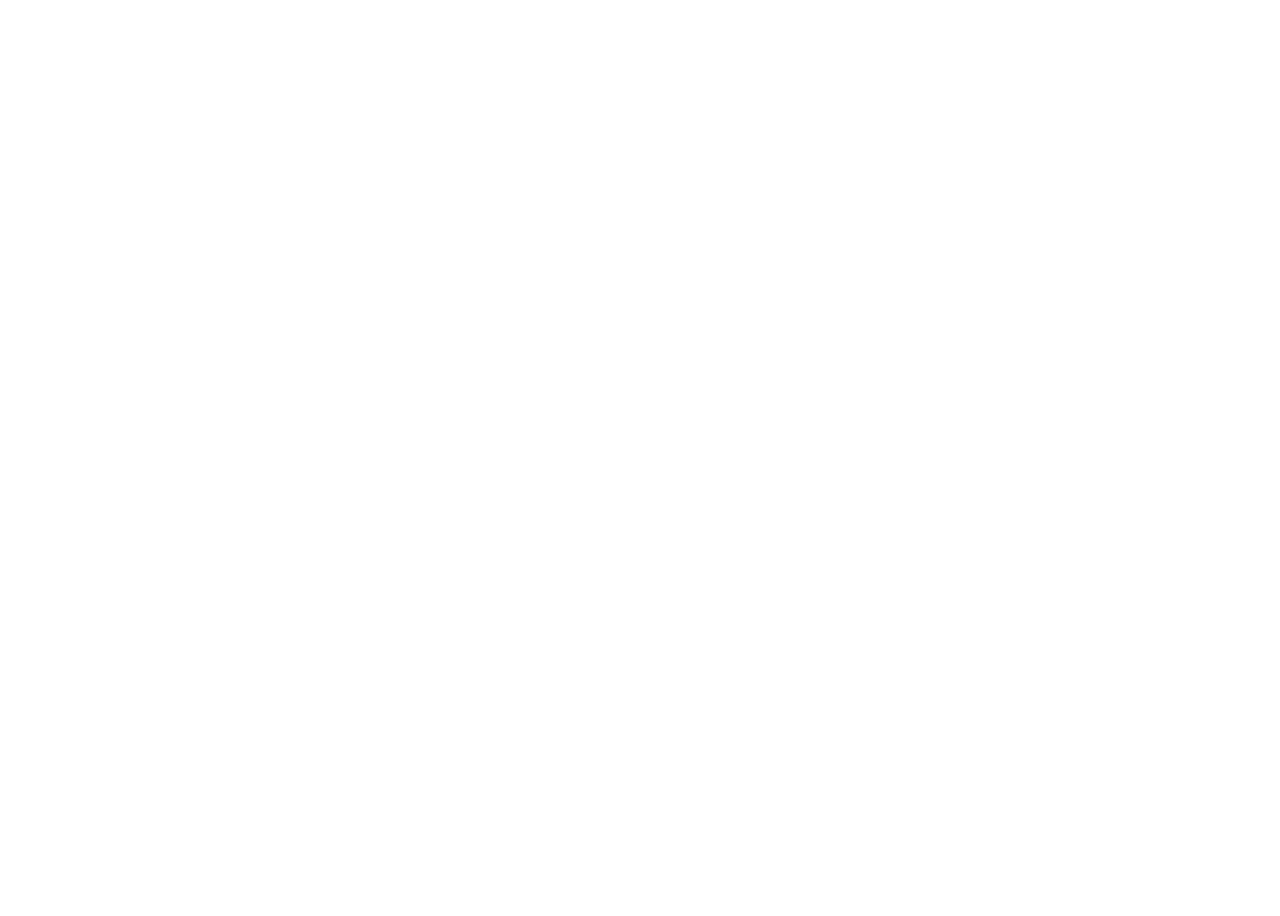
==== Nettside/splash.html @ eb846707 "Lagde resten av sidene og starter på dem" ====
<!DOCTYPE html>
<html lang="en">
<head>
    <meta charset="UTF-8">
    <meta name="viewport" content="width=device-width, initial-scale=1.0">
    <link rel="stylesheet" href="style.css">
    <title>Splash page</title>
</head>
<body>
    <div class="center">
        <div class="splash_container">
            <div class="left_splash_container">
                
            </div>

            <div class="right_splash_container">
                
            </div>
        </div>
    </div>
</body>
</html>
---- Nettside/style.css ----
.body{
  overflow-x: hidden;
}

.center{
    width: 100vw;
    height: 100vh;

    display: flex;
    justify-content: center;
    align-items: center;
}

.center-text{
    text-align: center;
}

.form_container{
  display: flex;  
  justify-content: center !important;

  width: 50%;
  margin: 0 auto;
  padding: 20px;
  background-color: #f2f2f2;
  border-radius: 5px;
}

.dropbutton {
  width: 100%;
  height: 40%;
  font-size: medium;
  background-color: black;
  color: white;

  border: none;
}

.dropdown {
  position: relative;
  display: inline-block;
  width: 100%;
}
  
.dropdown-content {
  display: none;
  position: absolute;
  background-color: #f1f1f1;
  min-width: 100%;

  z-index: 1;
}

.dropdown-content a {
  color: black;
  padding: 8px 12px;
  text-decoration: none;
  display: block;
}
  
.dropdown-content a:hover {
  background-color: #ddd;
}
  
.dropdown:hover .dropdown-content {
  display: block;
}
  
#submit{
  width: 100%; 

}

.splash-container{
  display: flex;
  flex-direction: row; 

  width: 70vw;
  height: 70vh;
  background-color: #f2f2f2;
}

.left_splash_container{
  background-color: red;
  width: 50%; 
  height: 50%
}

.right_splash_container{
  background-color: blue;
  width: 50%; 
  height: 50%

}
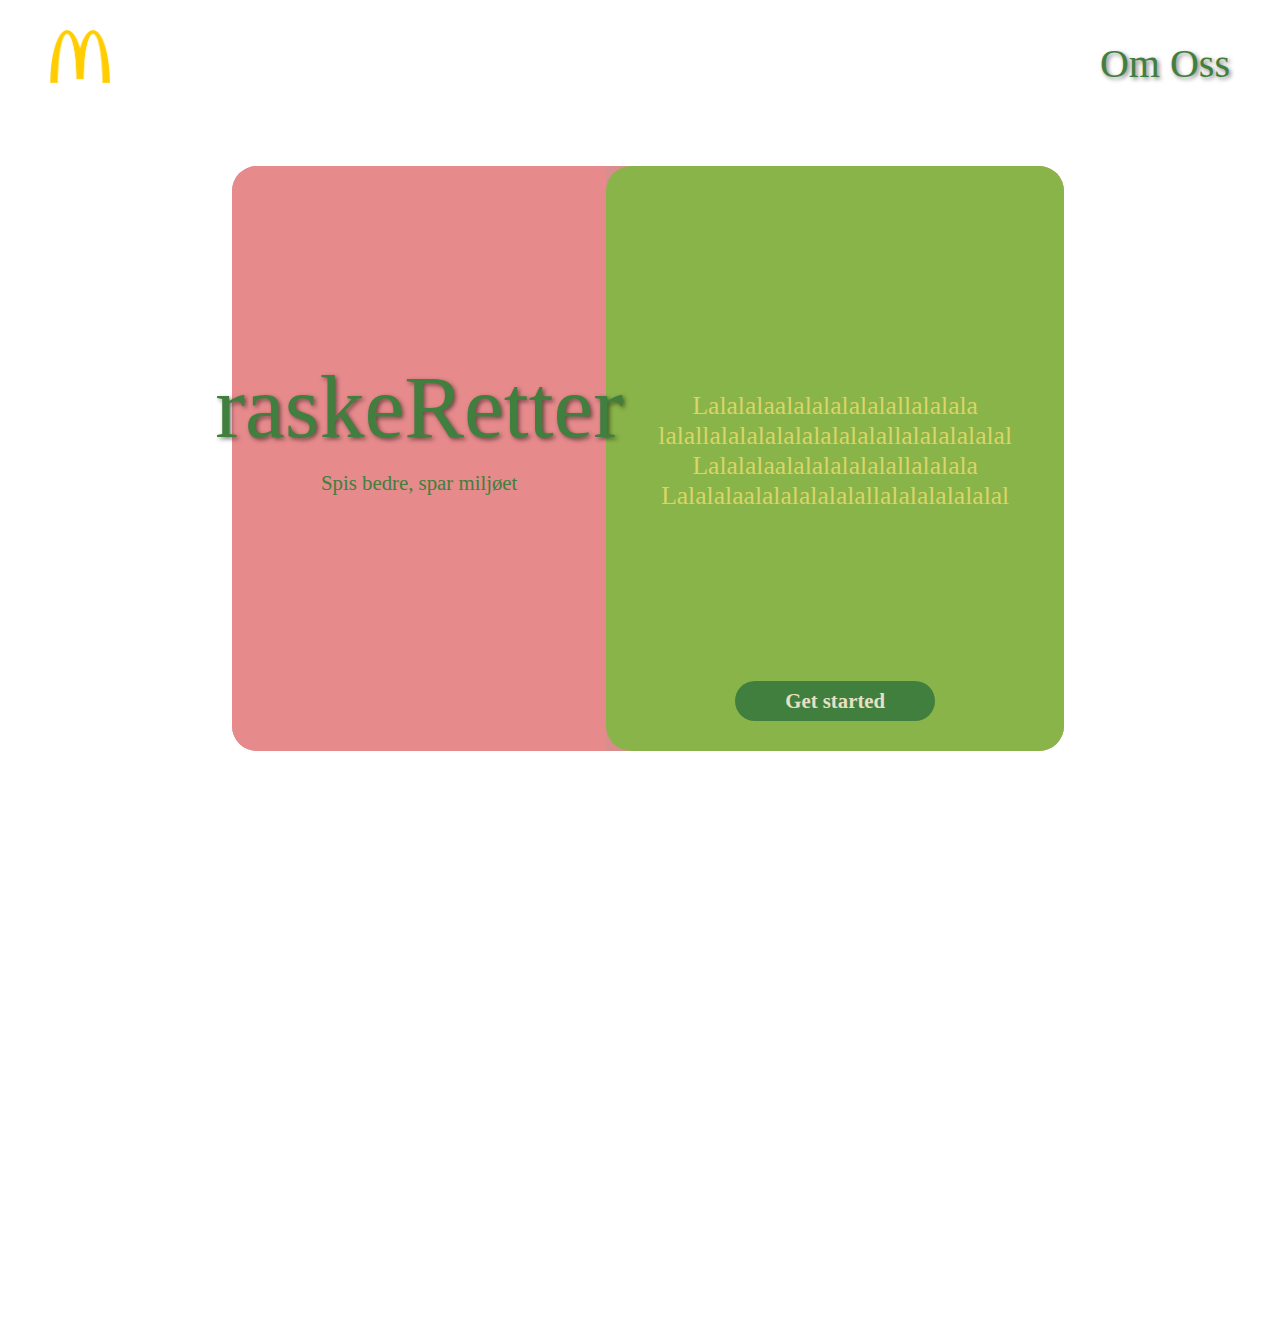
==== commit f8ff99df: "splash page" ====
--- a/Nettside/splash.html
+++ b/Nettside/splash.html
@@ -3,18 +3,51 @@
 <head>
     <meta charset="UTF-8">
     <meta name="viewport" content="width=device-width, initial-scale=1.0">
-    <link rel="stylesheet" href="style.css">
+    <link rel="stylesheet" href="splash.css">
     <title>Splash page</title>
 </head>
 <body>
+    <div class="logo">
+        <img width="60px" src="logo.png" alt="Logo">
+    </div>
+
+
+    <p class="om_oss">Om Oss</p>
+
+
     <div class="center">
         <div class="splash_container">
             <div class="left_splash_container">
-                
+                <div class="centered">
+                    <p class="title">
+                        raskeRetter
+                    </p>
+                </div>
+
+                <div class="centered">
+                    <p class="motto">
+                        Spis bedre, spar miljøet
+                    </p>
+                </div>
             </div>
 
             <div class="right_splash_container">
-                
+                <div class="centered">
+                    <p class="text">
+                        Lalalalaalalalalalalallalalala <br>
+                        lalallalalalalalalalalalallalalalalalal <br>
+                        Lalalalaalalalalalalallalalala <br>
+                        Lalalalaalalalalalalallalalalalalalal <br>
+                    </p>
+                </div>
+
+                <a href="index.html">
+                    <div class="centered">
+                        <div class="button">
+                            Get started
+                        </div>
+                    </div>
+                </a>
             </div>
         </div>
     </div>
--- a/Nettside/splash.css
+++ b/Nettside/splash.css
@@ -0,0 +1,113 @@
+body{
+    overflow: hidden; 
+}
+
+a{
+    text-decoration:none; 
+}
+.center{
+    width: 100vw;
+    height: 100vh;
+
+    display: flex;
+    justify-content: center;
+    align-items: center;
+}
+
+.splash_container{
+    display: flex;
+    flex-direction: row; 
+  
+    width: 65%;
+    height: 65%;
+    background-color: rgb(217, 142, 141);  
+    border-radius: 25px;
+  }
+  
+  .left_splash_container{
+    background-color: #E68A8C;
+    width: 45%; 
+    height: 100%;
+    border-top-left-radius: 25px;
+    border-bottom-left-radius: 25px;
+  }
+  
+  .right_splash_container{
+    background-color: #89B449;
+    width: 55%; 
+    height: 100%;
+    border-radius: 25px;
+  }
+  
+  .centered{
+    display: flex; 
+    justify-content: center;
+
+  
+    width: 100%;
+    height: 100%;
+  }
+
+  .center{
+    width: 100vw;
+    height: 100vh;
+
+    display: flex;
+    justify-content: center;
+    align-items: center;
+}
+
+.om_oss{
+    font-size: 2.5em;
+    color: #407F3E;
+    text-shadow: 2px 2px 4px rgba(0, 0, 0, 0.5);
+    position: absolute;
+    right: 50px; 
+    top: 0px; 
+}
+
+.logo{
+    position: absolute;
+    left: 50px; 
+    top: 30px; 
+}
+
+.title{
+    font-size: 5.6em;
+    color: #407F3E;
+    text-shadow: 2px 2px 4px rgba(0, 0, 0, 0.5);
+    position: relative;
+    top: 100px; 
+}
+
+.motto{
+    font-size: 1.3em;
+    color: #407F3E;
+    position: relative;
+    top: -300px;
+}
+
+.text{
+    color: #DBD468; 
+    position: relative;
+    top: 200px;
+    font-size: 1.6em;
+    text-align: center;
+}
+
+.button{
+    display: flex;
+    justify-content: center;
+    align-items: center;
+    font-weight: 700;
+    font-size: 1.3em;
+
+    position: relative;
+    top:-70px; 
+    height: 40px; 
+    width: 200px; 
+    background-color: #407F3E;
+    color: #E7E0C4; 
+
+    border-radius: 20px;
+}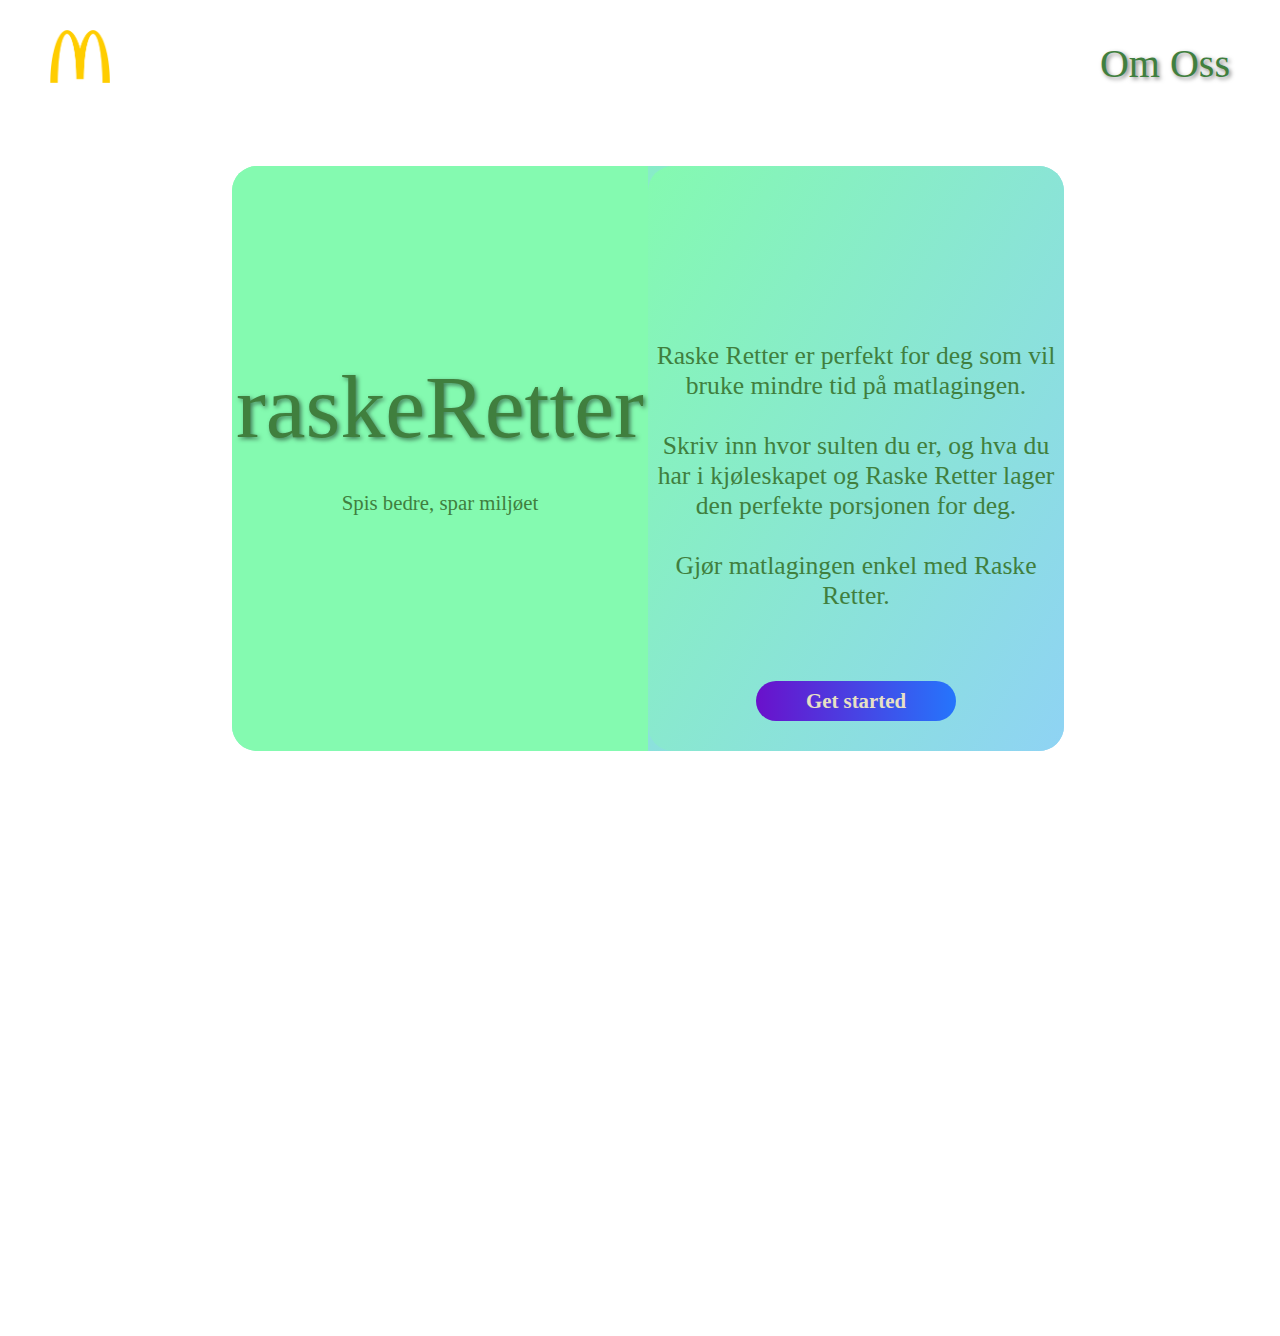
==== commit 8318ceea: "splash page" ====
--- a/Nettside/splash.html
+++ b/Nettside/splash.html
@@ -34,14 +34,13 @@
             <div class="right_splash_container">
                 <div class="centered">
                     <p class="text">
-                        Lalalalaalalalalalalallalalala <br>
-                        lalallalalalalalalalalalallalalalalalal <br>
-                        Lalalalaalalalalalalallalalala <br>
-                        Lalalalaalalalalalalallalalalalalalal <br>
+                        Raske Retter er perfekt for deg som vil bruke mindre tid på matlagingen. <br><br>
+                        Skriv inn hvor sulten du er, og hva du har i kjøleskapet og Raske Retter lager den perfekte porsjonen for deg. <br><br>
+                        Gjør matlagingen enkel med Raske Retter. 
                     </p>
                 </div>
 
-                <a href="index.html">
+                <a href="generator.html">
                     <div class="centered">
                         <div class="button">
                             Get started
--- a/Nettside/splash.css
+++ b/Nettside/splash.css
@@ -20,21 +20,21 @@
   
     width: 65%;
     height: 65%;
-    background-color: rgb(217, 142, 141);  
+    background: linear-gradient(120deg, #84fab0, #8fd3f4); 
     border-radius: 25px;
   }
   
   .left_splash_container{
-    background-color: #E68A8C;
-    width: 45%; 
+    background-color: #84fab0;
+    width: 50%; 
     height: 100%;
     border-top-left-radius: 25px;
     border-bottom-left-radius: 25px;
   }
   
   .right_splash_container{
-    background-color: #89B449;
-    width: 55%; 
+    background: linear-gradient(120deg, #84fab0, #8fd3f4); 
+    width: 50%; 
     height: 100%;
     border-radius: 25px;
   }
@@ -84,13 +84,13 @@
     font-size: 1.3em;
     color: #407F3E;
     position: relative;
-    top: -300px;
+    top: -280px;
 }
 
 .text{
-    color: #DBD468; 
+    color: #407F3E;  
     position: relative;
-    top: 200px;
+    top: 150px;
     font-size: 1.6em;
     text-align: center;
 }
@@ -106,7 +106,7 @@
     top:-70px; 
     height: 40px; 
     width: 200px; 
-    background-color: #407F3E;
+    background: linear-gradient(90deg, #6a11cb, #2575fc);;
     color: #E7E0C4; 
 
     border-radius: 20px;
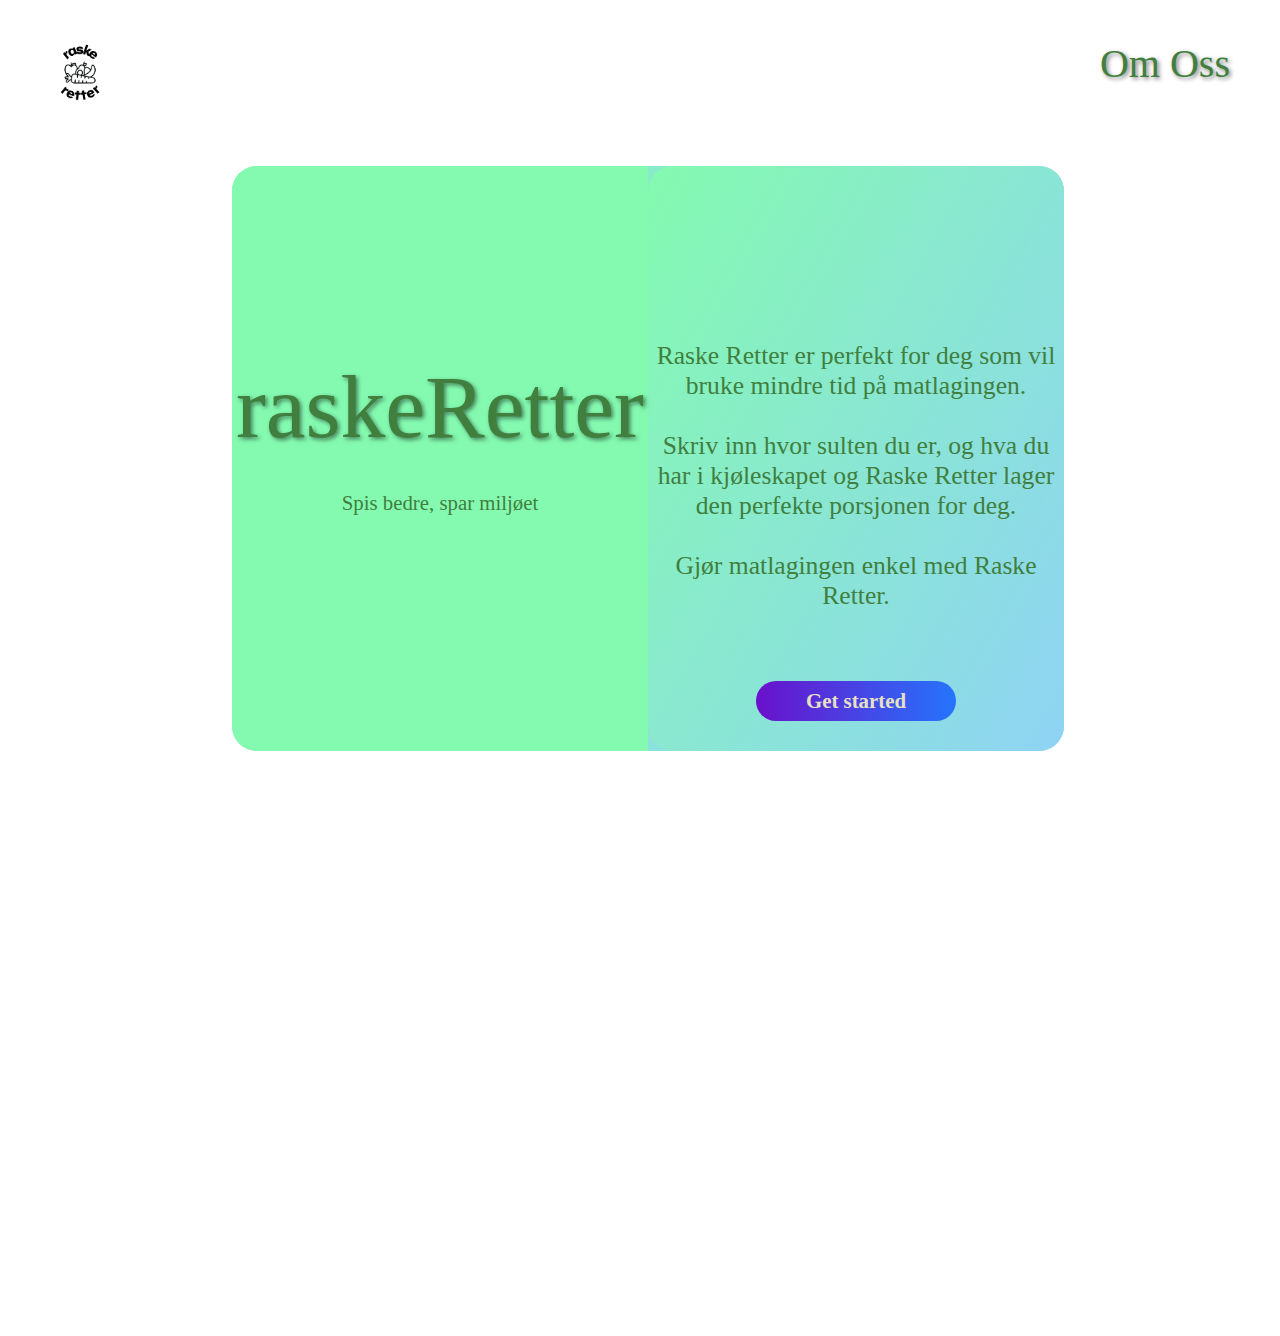
==== commit 809722de: "lagt til logo" ====
--- a/Nettside/splash.html
+++ b/Nettside/splash.html
@@ -8,7 +8,7 @@
 </head>
 <body>
     <div class="logo">
-        <img width="60px" src="logo.png" alt="Logo">
+        <img width="60px" src="logo1.png" alt="Logo">
     </div>
 
 
